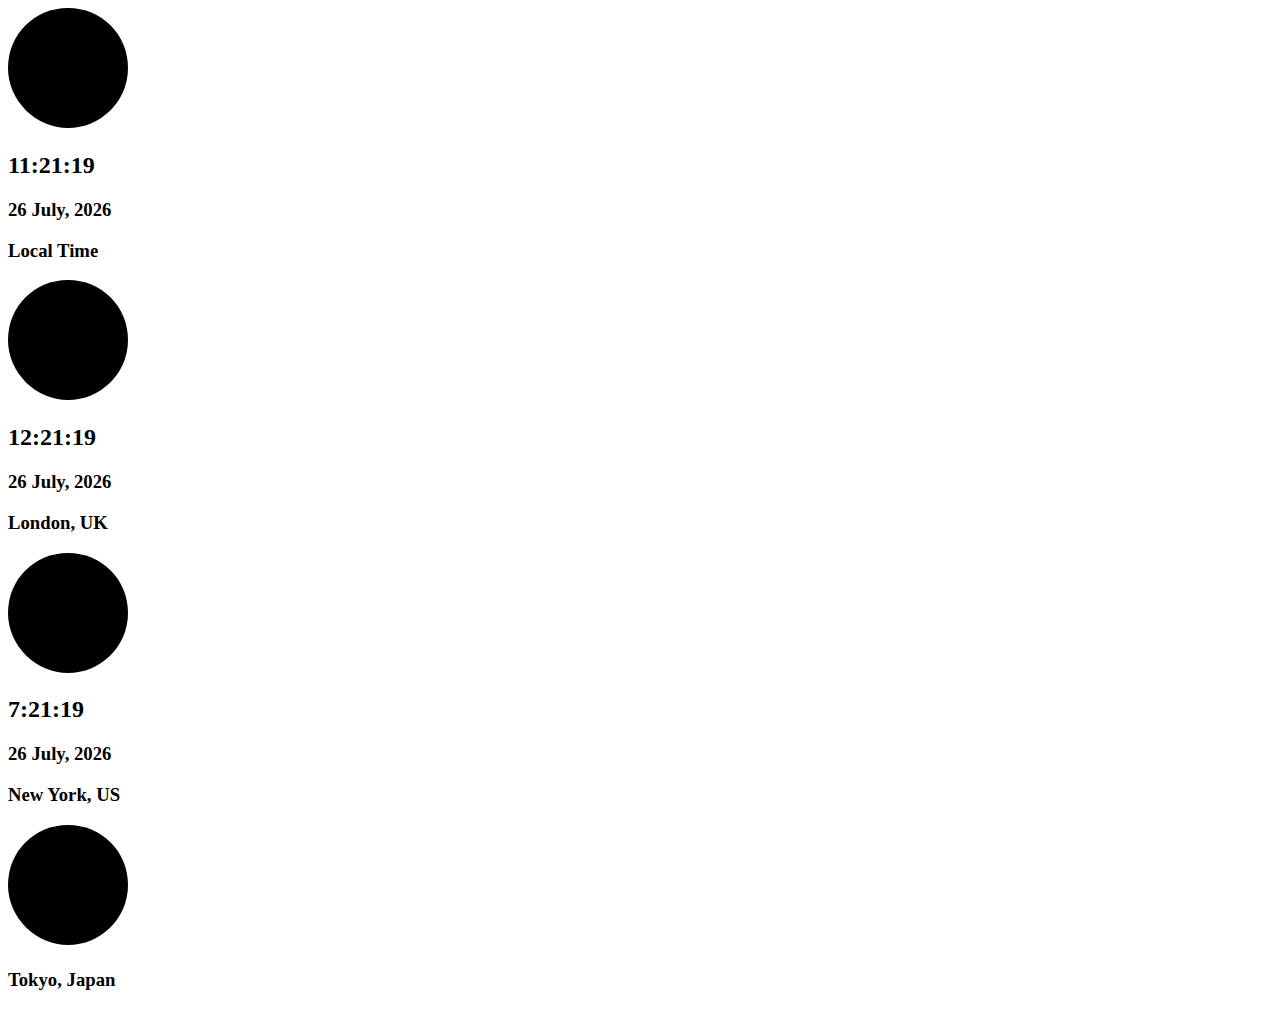
==== Simple/WorldClock/index.html @ 35eff693 "some simple web applications" ====
<!DOCTYPE html>
<html lang="en">
<head>
    <meta charset="UTF-8">
    <meta http-equiv="X-UA-Compatible" content="IE=edge">
    <meta name="viewport" content="width=device-width, initial-scale=1.0">
    <link rel="stylesheet" href="/styles/style.css">
    <script src="script/currentTime.js"></script>
    <script src="script/londonTime.js"></script>
    <script src="script/NewYorkTime.js"></script>
    <script src="script/tokyoTime.js"></script>
    <title>World Clock</title>
</head>
<body>
    <main>
        <section>
            <div class="clock" id="location-local">
                <svg xmlns="http://www.w3.org/2000/svg" width="120" height="120" alt="Visual analog clock" viewBox="0 0 120 120" class="analog-clock">
                    <g>
                        <path d="M 0 60 c 0 33 28 60 60 60 s 60 -26 60 -60 S 93.137 0 60 0 S 0 26 0 60 z" class="analog-clock_face"></path>
                        <g class="analog-Numbers">
                            <text x="82" y="21" class="clock-number minor">1</text>
                            <text x="99" y="37" class="clock-number minor">2</text>
                            <text x="105" y="60" class="clock-number major">3</text>
                            <text x="99" y="82" class="clock-number minor">4</text>
                            <text x="82" y="99" class="clock-number minor">5</text>
                            <text x="60" y="105" class="clock-number major">6</text>
                            <text x="38" y="99" class="clock-number minor">7</text>
                            <text x="21" y="82" class="clock-number minor">8</text>
                            <text x="15" y="60" class="clock-number major">9</text>
                            <text x="21" y="38" class="clock-number minor">10</text>
                            <text x="37" y="21" class="clock-number minor">11</text>
                            <text x="60" y="15" class="clock-number major">12</text>
                        </g>
                        <g class="analog-clock_hands">
                            <path d="M 60 60 V 20" id="hour-hand"></path>
                            <path d="M 60 60 V 6" id="minute-hand"></path>
                            <path d="M 60 60 V 5" id="seconds-hand"></path>
                            <path d="M63 60a3 3 0 11-6 0 3 3 0 016 0z" class="analog-clock__pin"></path>
                            <path d="M61 60a1 1 0 10-2 0 1 1 0 002 0z" class="analog-clock__pin-inner"></path>
                        </g> 
                    </g>
                </svg>
                <h2 id="digital-clock"></h2>
                <h3 id="digital-date"></h3>
                <h3>Local Time</h3>
            </div>
            <div class="clock" id="location-london">
                <svg xmlns="http://www.w3.org/2000/svg" width="120" height="120" alt="Visual analog clock" viewBox="0 0 120 120" class="analog-clock">
                    <g>
                        <path d="M 0 60 c 0 33 28 60 60 60 s 60 -26 60 -60 S 93.137 0 60 0 S 0 26 0 60 z" class="analog-clock_face"></path>
                        <g class="analog-Numbers">
                            <text x="82" y="21" class="clock-number minor">1</text>
                            <text x="99" y="37" class="clock-number minor">2</text>
                            <text x="105" y="60" class="clock-number major">3</text>
                            <text x="99" y="82" class="clock-number minor">4</text>
                            <text x="82" y="99" class="clock-number minor">5</text>
                            <text x="60" y="105" class="clock-number major">6</text>
                            <text x="38" y="99" class="clock-number minor">7</text>
                            <text x="21" y="82" class="clock-number minor">8</text>
                            <text x="15" y="60" class="clock-number major">9</text>
                            <text x="21" y="38" class="clock-number minor">10</text>
                            <text x="37" y="21" class="clock-number minor">11</text>
                            <text x="60" y="15" class="clock-number major">12</text>
                        </g>
                        <g class="analog-clock_hands">
                            <path d="M 60 60 V 20" id="hour-hand"></path>
                            <path d="M 60 60 V 6" id="minute-hand"></path>
                            <path d="M 60 60 V 5" id="seconds-hand"></path>
                            <path d="M63 60a3 3 0 11-6 0 3 3 0 016 0z" class="analog-clock__pin"></path>
                            <path d="M61 60a1 1 0 10-2 0 1 1 0 002 0z" class="analog-clock__pin-inner"></path>
                        </g> 
                    </g>
                </svg>
                <h2 id="digital-clock"></h2>
                <h3 id="digital-date"></h3>
                <h3>London, UK</h3>
            </div>
            <div class="clock" id="location-newyork">
                <svg xmlns="http://www.w3.org/2000/svg" width="120" height="120" alt="Visual analog clock" viewBox="0 0 120 120" class="analog-clock">
                    <g>
                        <path d="M 0 60 c 0 33 28 60 60 60 s 60 -26 60 -60 S 93.137 0 60 0 S 0 26 0 60 z" class="analog-clock_face"></path>
                        <g class="analog-Numbers">
                            <text x="82" y="21" class="clock-number minor">1</text>
                            <text x="99" y="37" class="clock-number minor">2</text>
                            <text x="105" y="60" class="clock-number major">3</text>
                            <text x="99" y="82" class="clock-number minor">4</text>
                            <text x="82" y="99" class="clock-number minor">5</text>
                            <text x="60" y="105" class="clock-number major">6</text>
                            <text x="38" y="99" class="clock-number minor">7</text>
                            <text x="21" y="82" class="clock-number minor">8</text>
                            <text x="15" y="60" class="clock-number major">9</text>
                            <text x="21" y="38" class="clock-number minor">10</text>
                            <text x="37" y="21" class="clock-number minor">11</text>
                            <text x="60" y="15" class="clock-number major">12</text>
                        </g>
                        <g class="analog-clock_hands">
                            <path d="M 60 60 V 20" id="hour-hand"></path>
                            <path d="M 60 60 V 6" id="minute-hand"></path>
                            <path d="M 60 60 V 5" id="seconds-hand"></path>
                            <path d="M63 60a3 3 0 11-6 0 3 3 0 016 0z" class="analog-clock__pin"></path>
                            <path d="M61 60a1 1 0 10-2 0 1 1 0 002 0z" class="analog-clock__pin-inner"></path>
                        </g> 
                    </g>
                </svg>
                <h2 id="digital-clock"></h2>
                <h3 id="digital-date"></h3>
                <h3>New York, US</h3>
            </div>
            <div class="clock" id="location-tokyo">
                <svg xmlns="http://www.w3.org/2000/svg" width="120" height="120" alt="Visual analog clock" viewBox="0 0 120 120" class="analog-clock">
                    <g>
                        <path d="M 0 60 c 0 33 28 60 60 60 s 60 -26 60 -60 S 93.137 0 60 0 S 0 26 0 60 z" class="analog-clock_face"></path>
                        <g class="analog-Numbers">
                            <text x="82" y="21" class="clock-number minor">1</text>
                            <text x="99" y="37" class="clock-number minor">2</text>
                            <text x="105" y="60" class="clock-number major">3</text>
                            <text x="99" y="82" class="clock-number minor">4</text>
                            <text x="82" y="99" class="clock-number minor">5</text>
                            <text x="60" y="105" class="clock-number major">6</text>
                            <text x="38" y="99" class="clock-number minor">7</text>
                            <text x="21" y="82" class="clock-number minor">8</text>
                            <text x="15" y="60" class="clock-number major">9</text>
                            <text x="21" y="38" class="clock-number minor">10</text>
                            <text x="37" y="21" class="clock-number minor">11</text>
                            <text x="60" y="15" class="clock-number major">12</text>
                        </g>
                        <g class="analog-clock_hands">
                            <path d="M 60 60 V 20" id="hour-hand"></path>
                            <path d="M 60 60 V 6" id="minute-hand"></path>
                            <path d="M 60 60 V 5" id="seconds-hand"></path>
                            <path d="M63 60a3 3 0 11-6 0 3 3 0 016 0z" class="analog-clock__pin"></path>
                            <path d="M61 60a1 1 0 10-2 0 1 1 0 002 0z" class="analog-clock__pin-inner"></path>
                        </g> 
                    </g>
                </svg>
                <h2 id="digital-clock"></h2>
                <h3 id="digital-date"></h3>
                <h3>Tokyo, Japan</h3>
            </div>
        </section>
    </main>
</body>
</html>
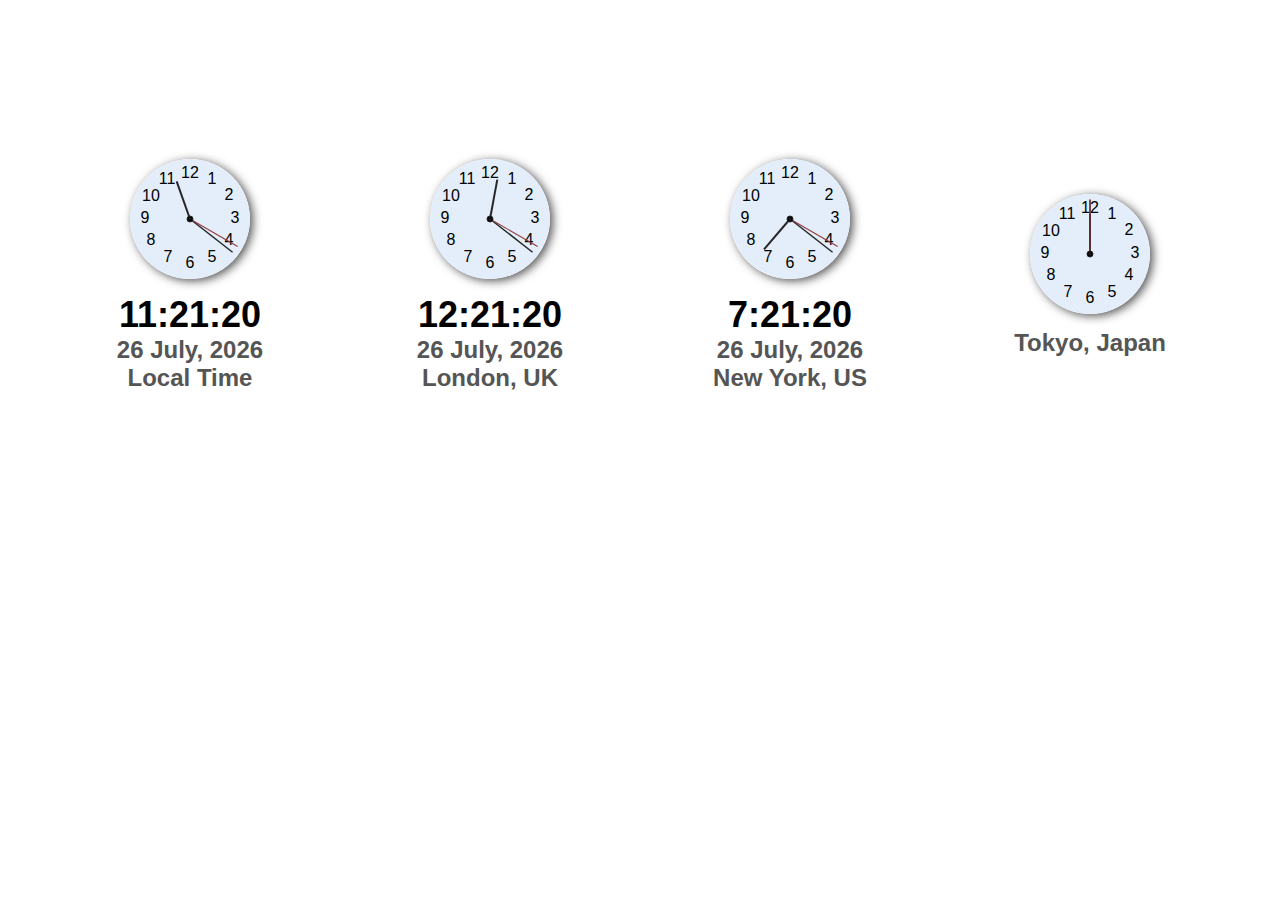
==== commit e68d401e: "indexing file" ====
--- a/Simple/WorldClock/index.html
+++ b/Simple/WorldClock/index.html
@@ -4,7 +4,7 @@
     <meta charset="UTF-8">
     <meta http-equiv="X-UA-Compatible" content="IE=edge">
     <meta name="viewport" content="width=device-width, initial-scale=1.0">
-    <link rel="stylesheet" href="/styles/style.css">
+    <link rel="stylesheet" href="./styles/style.css">
     <script src="script/currentTime.js"></script>
     <script src="script/londonTime.js"></script>
     <script src="script/NewYorkTime.js"></script>
--- a/Simple/WorldClock/styles/style.css
+++ b/Simple/WorldClock/styles/style.css
@@ -0,0 +1,64 @@
+*{
+    font-family: 'Roboto', sans-serif;
+    padding: 0;
+    margin: 0;
+    box-sizing: border-box;
+}
+h2{
+ font-size: 36px;
+}
+h3{
+    font-size: 24px;
+    color: #555555;
+}
+main {
+    height: 100%;
+    width: 100%;
+}
+section {
+    display: flex;
+    justify-content: center;
+    align-items: center;
+}
+.clock { 
+    display: flex;
+    flex-flow: column;
+    justify-content: center;
+    align-items: center;
+    width: 300px;
+    height: 550px;
+}
+.analog-clock {
+    width: 120px;
+    height: 120px;
+    border-radius: 50%;
+    box-shadow: 3px 2px 10px #555555;
+}
+.analog-clock_face {
+    fill: #e3eefa;
+}
+.clock-number {
+    dominant-baseline: middle;
+    text-anchor: middle;
+    transform-origin: 0px 0px;
+}
+.analog-clock_hands {
+    stroke: #272727;
+}
+#minute-hand {
+    stroke-width: 1.5px;
+    transform-origin: center center;
+}
+#hour-hand {
+    stroke-width: 2px;
+    transform-origin: center center;
+}
+#seconds-hand {
+    stroke: #923838;
+    stroke-width: 1px;
+    transform-origin: center center;
+}
+/*DIGITAL CLOCK*/
+#digital-clock {
+    margin-top: 15px;
+}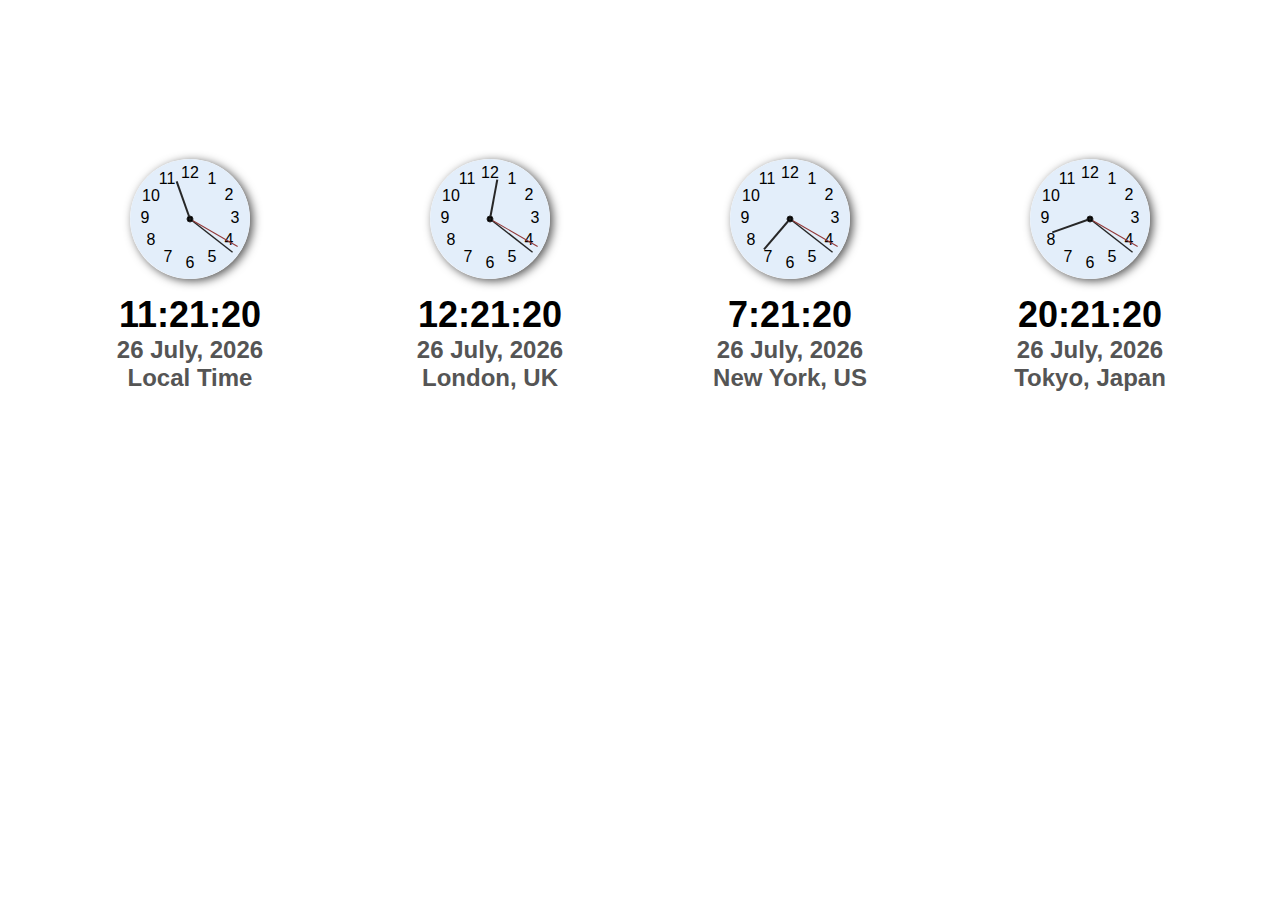
==== commit f19c3d95: "Update index.html" ====
--- a/Simple/WorldClock/index.html
+++ b/Simple/WorldClock/index.html
@@ -8,7 +8,7 @@
     <script src="script/currentTime.js"></script>
     <script src="script/londonTime.js"></script>
     <script src="script/NewYorkTime.js"></script>
-    <script src="script/tokyoTime.js"></script>
+    <script src="script/TokyoTime.js"></script>
     <title>World Clock</title>
 </head>
 <body>
@@ -141,4 +141,4 @@
         </section>
     </main>
 </body>
-</html>+</html>
